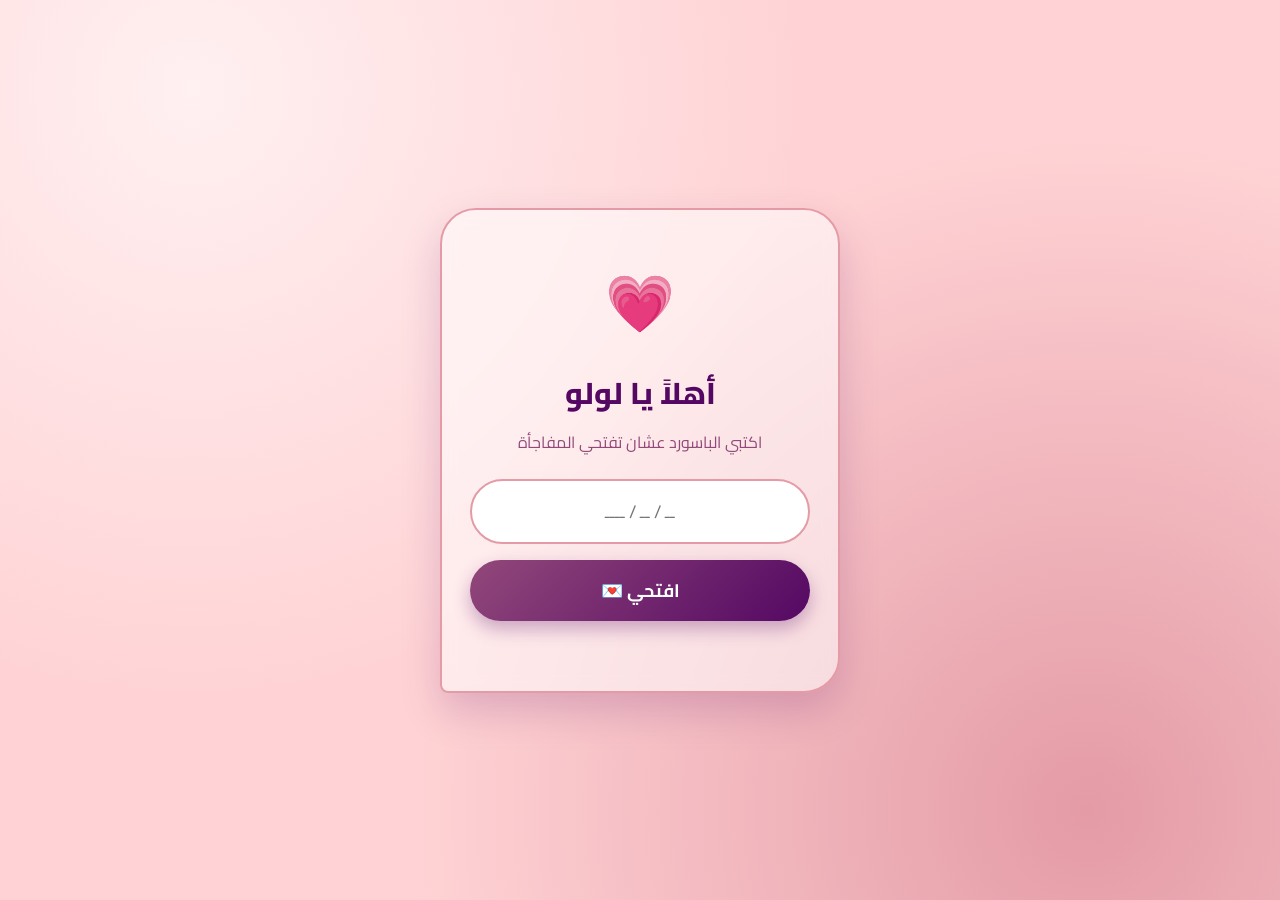
==== index.html @ 49c98b61 "Add files via upload" ====
<!DOCTYPE html>
<html lang="ar" dir="rtl">
<head>
  <meta charset="UTF-8">
  <meta name="viewport" content="width=device-width, initial-scale=1">
  <title>لولو 💗</title>
  <link rel="preconnect" href="https://fonts.googleapis.com">
  <link rel="preconnect" href="https://fonts.gstatic.com" crossorigin>
  <link href="https://fonts.googleapis.com/css2?family=Cairo:wght@400;700;800&display=swap" rel="stylesheet">
  <link rel="stylesheet" href="./styei.css/styel.css">
</head>
<body>
  <main class="login-wrap">
    <div class="login-card">
      <span class="big-heart">💗</span>
      <h1>أهلاً يا لولو</h1>
      <p>اكتبي الباسورد عشان تفتحي المفاجأة</p>

      <form id="loginForm" autocomplete="off">
        <input id="password" type="text" inputmode="numeric" placeholder="ــ / ــ / ــــ" aria-label="الباسورد" required>
        <button class="btn" type="submit">افتحي 💌</button>
        <div class="error" id="error" role="alert"></div>
      </form>
    </div>
  </main>

  <script src="./js/js.js"></script>
</body>
</html>
---- styei.css/styel.css ----
:root{
  --plum:#540863;
  --orchid:#92487A;
  --rose:#E49BA6;
  --blush:#FFD3D5;
}
*{box-sizing:border-box;margin:0;padding:0}
html,body{min-height:100%}
body{
  font-family:'Cairo','Segoe UI',Tahoma,sans-serif;
  color:var(--plum);
  background:
    radial-gradient(circle at 15% 10%, #fff0f1 0, transparent 45%),
    radial-gradient(circle at 85% 90%, var(--rose) 0, transparent 50%),
    var(--blush);
  background-attachment:fixed;
  overflow-x:hidden;
  position:relative;
}

/* ---------- القلوب الطايرة ---------- */
#hearts{position:fixed;inset:0;pointer-events:none;overflow:hidden;z-index:0}
.heart{
  position:absolute;bottom:-60px;
  animation:floatUp linear forwards;
  opacity:0;
  user-select:none;
}
@keyframes floatUp{
  0%{transform:translateY(0) translateX(0) rotate(-10deg);opacity:0}
  10%{opacity:.85}
  50%{transform:translateY(-55vh) translateX(25px) rotate(10deg)}
  100%{transform:translateY(-115vh) translateX(-20px) rotate(-8deg);opacity:0}
}

/* ---------- صفحة الباسورد ---------- */
.login-wrap{
  min-height:100vh;display:flex;align-items:center;justify-content:center;
  padding:24px;position:relative;z-index:1;
}
.login-card{
  width:100%;max-width:400px;text-align:center;
  background:rgba(255,255,255,.55);
  backdrop-filter:blur(8px);
  border:2px solid var(--rose);
  border-radius:36px 36px 36px 8px;
  padding:40px 28px 34px;
  box-shadow:0 18px 40px rgba(84,8,99,.18);
}
.login-card .big-heart{font-size:56px;display:block;animation:beat 1.4s ease-in-out infinite}
@keyframes beat{0%,100%{transform:scale(1)}50%{transform:scale(1.15)}}
.login-card h1{font-size:30px;margin:10px 0 6px;color:var(--plum);font-weight:800}
.login-card p{color:var(--orchid);font-size:16px;margin-bottom:22px}
.login-card input{
  width:100%;padding:14px 18px;border-radius:999px;
  border:2px solid var(--rose);background:#fff;
  font:inherit;font-size:18px;text-align:center;color:var(--plum);
  outline:none;transition:border-color .2s, box-shadow .2s;
}
.login-card input:focus{border-color:var(--orchid);box-shadow:0 0 0 4px rgba(228,155,166,.4)}
.btn{
  margin-top:16px;width:100%;padding:14px;border:none;cursor:pointer;
  border-radius:999px;font:inherit;font-weight:700;font-size:18px;
  color:#fff;background:linear-gradient(135deg,var(--orchid),var(--plum));
  box-shadow:0 8px 18px rgba(84,8,99,.3);
  transition:transform .15s;
}
.btn:hover{transform:translateY(-2px)}
.btn:active{transform:scale(.97)}
.btn:focus-visible,.login-card input:focus-visible{outline:3px solid var(--plum);outline-offset:3px}
.error{min-height:24px;margin-top:12px;color:var(--orchid);font-weight:700}
.shake{animation:shake .4s}
@keyframes shake{
  0%,100%{transform:translateX(0)}
  20%,60%{transform:translateX(-10px)}
  40%,80%{transform:translateX(10px)}
}

/* ---------- صفحة الكروت ---------- */
.page{position:relative;z-index:1;max-width:1000px;margin:0 auto;padding:48px 20px 80px}
.page header{text-align:center;margin-bottom:36px}
.page header h1{font-size:clamp(30px,6vw,46px);font-weight:800;color:var(--plum)}
.page header p{color:var(--orchid);font-size:18px;margin-top:6px}

.cards{
  display:grid;gap:26px;
  grid-template-columns:repeat(auto-fit,minmax(220px,1fr));
  margin-bottom:56px;
}
.card{
  background:#fff;border:2px solid var(--rose);
  border-radius:24px;padding:12px 12px 16px;
  box-shadow:0 12px 26px rgba(84,8,99,.15);
  transition:transform .25s;
}
.card:nth-child(odd){transform:rotate(-1.5deg)}
.card:nth-child(even){transform:rotate(1.5deg)}
.card:hover{transform:rotate(0) scale(1.03)}
.card img{
  width:100%;aspect-ratio:4/5;object-fit:cover;display:block;
  border-radius:16px;background:var(--blush);
}
.card .caption{text-align:center;margin-top:12px;color:var(--orchid);font-weight:700}

.letter{
  background:rgba(255,255,255,.7);backdrop-filter:blur(6px);
  border:2px solid var(--rose);border-radius:30px;
  padding:34px 30px;max-width:720px;margin:0 auto 40px;
  box-shadow:0 14px 30px rgba(84,8,99,.15);
}
.letter h2{color:var(--plum);font-size:26px;margin-bottom:14px}
.letter p{font-size:19px;line-height:2;color:var(--plum)}
.letter .sign{margin-top:16px;color:var(--orchid);font-weight:700;text-align:left}

.music{
  max-width:720px;margin:0 auto;text-align:center;
  background:var(--plum);color:var(--blush);
  border-radius:30px;padding:26px 24px;
  box-shadow:0 14px 30px rgba(84,8,99,.3);
}
.music h3{margin-bottom:6px;font-size:22px}
.music .song-name{color:var(--rose);margin-bottom:14px}
.music audio{width:100%;max-width:420px}
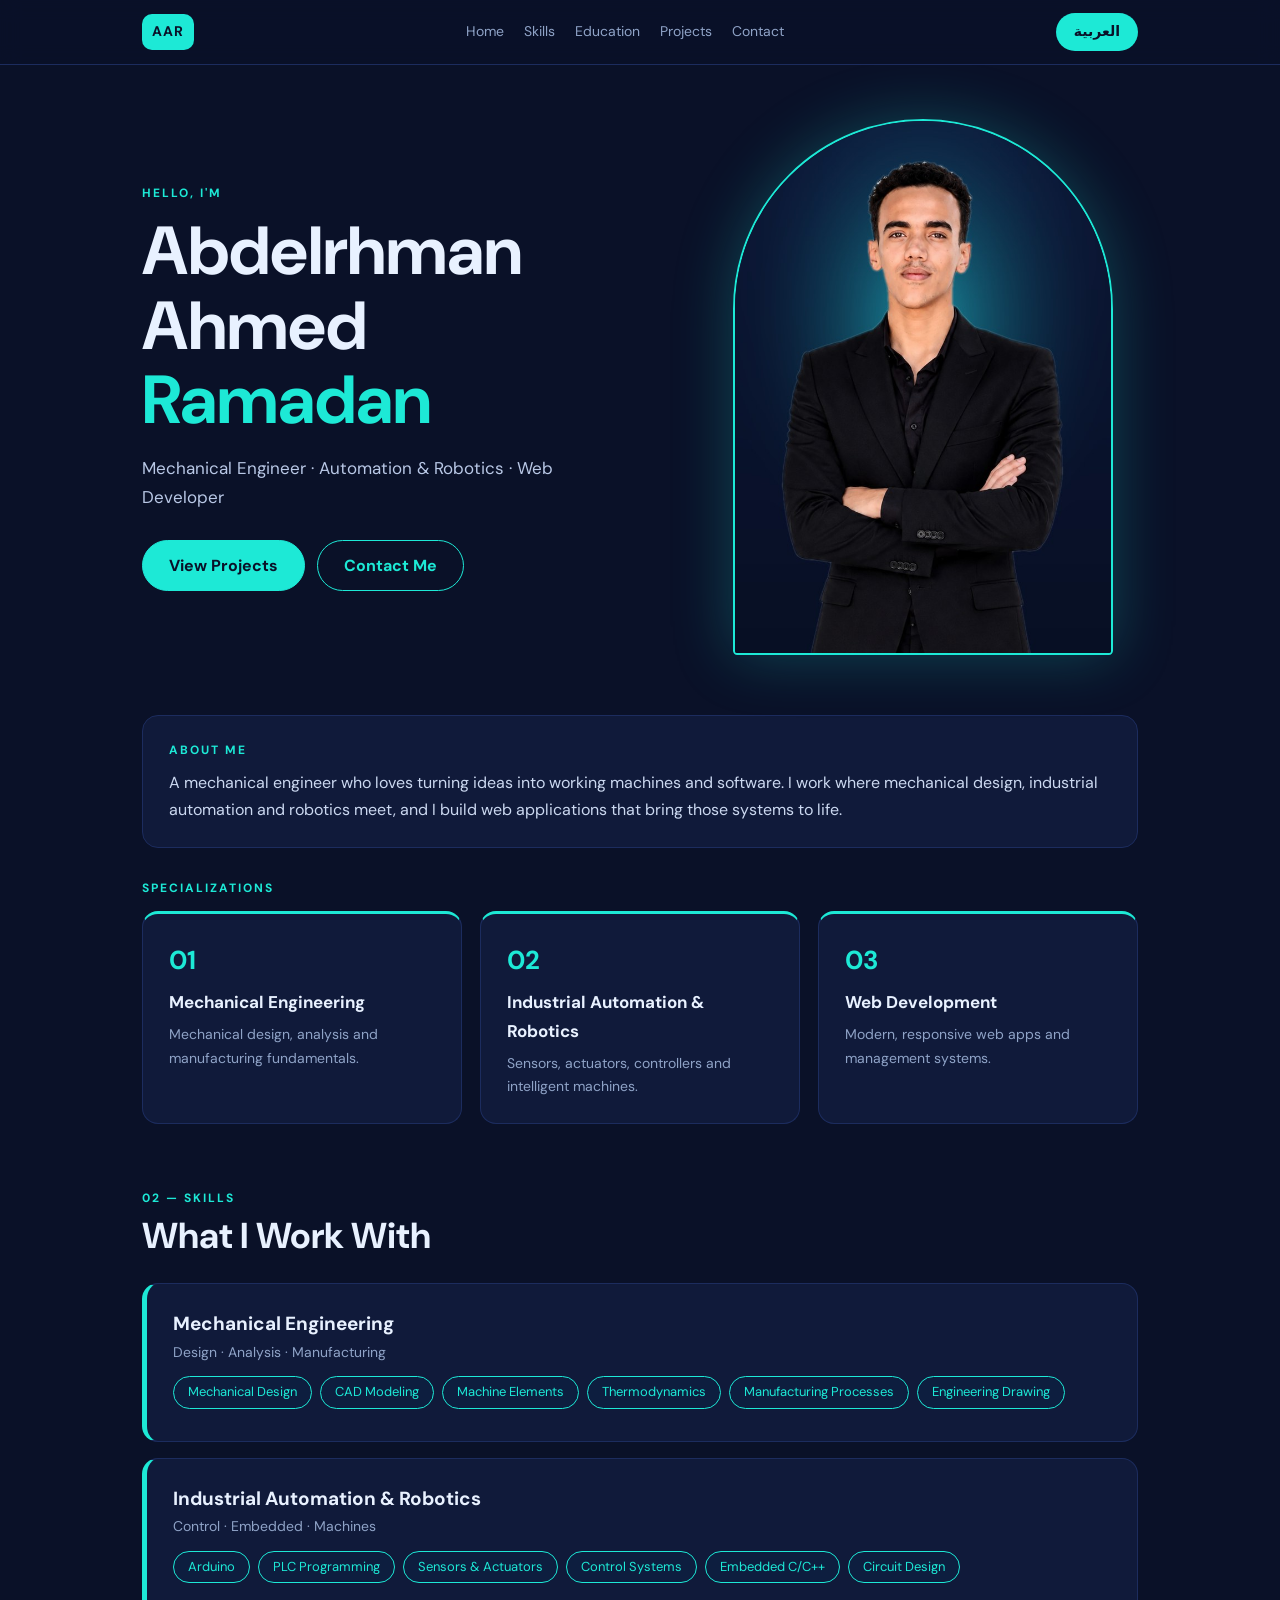
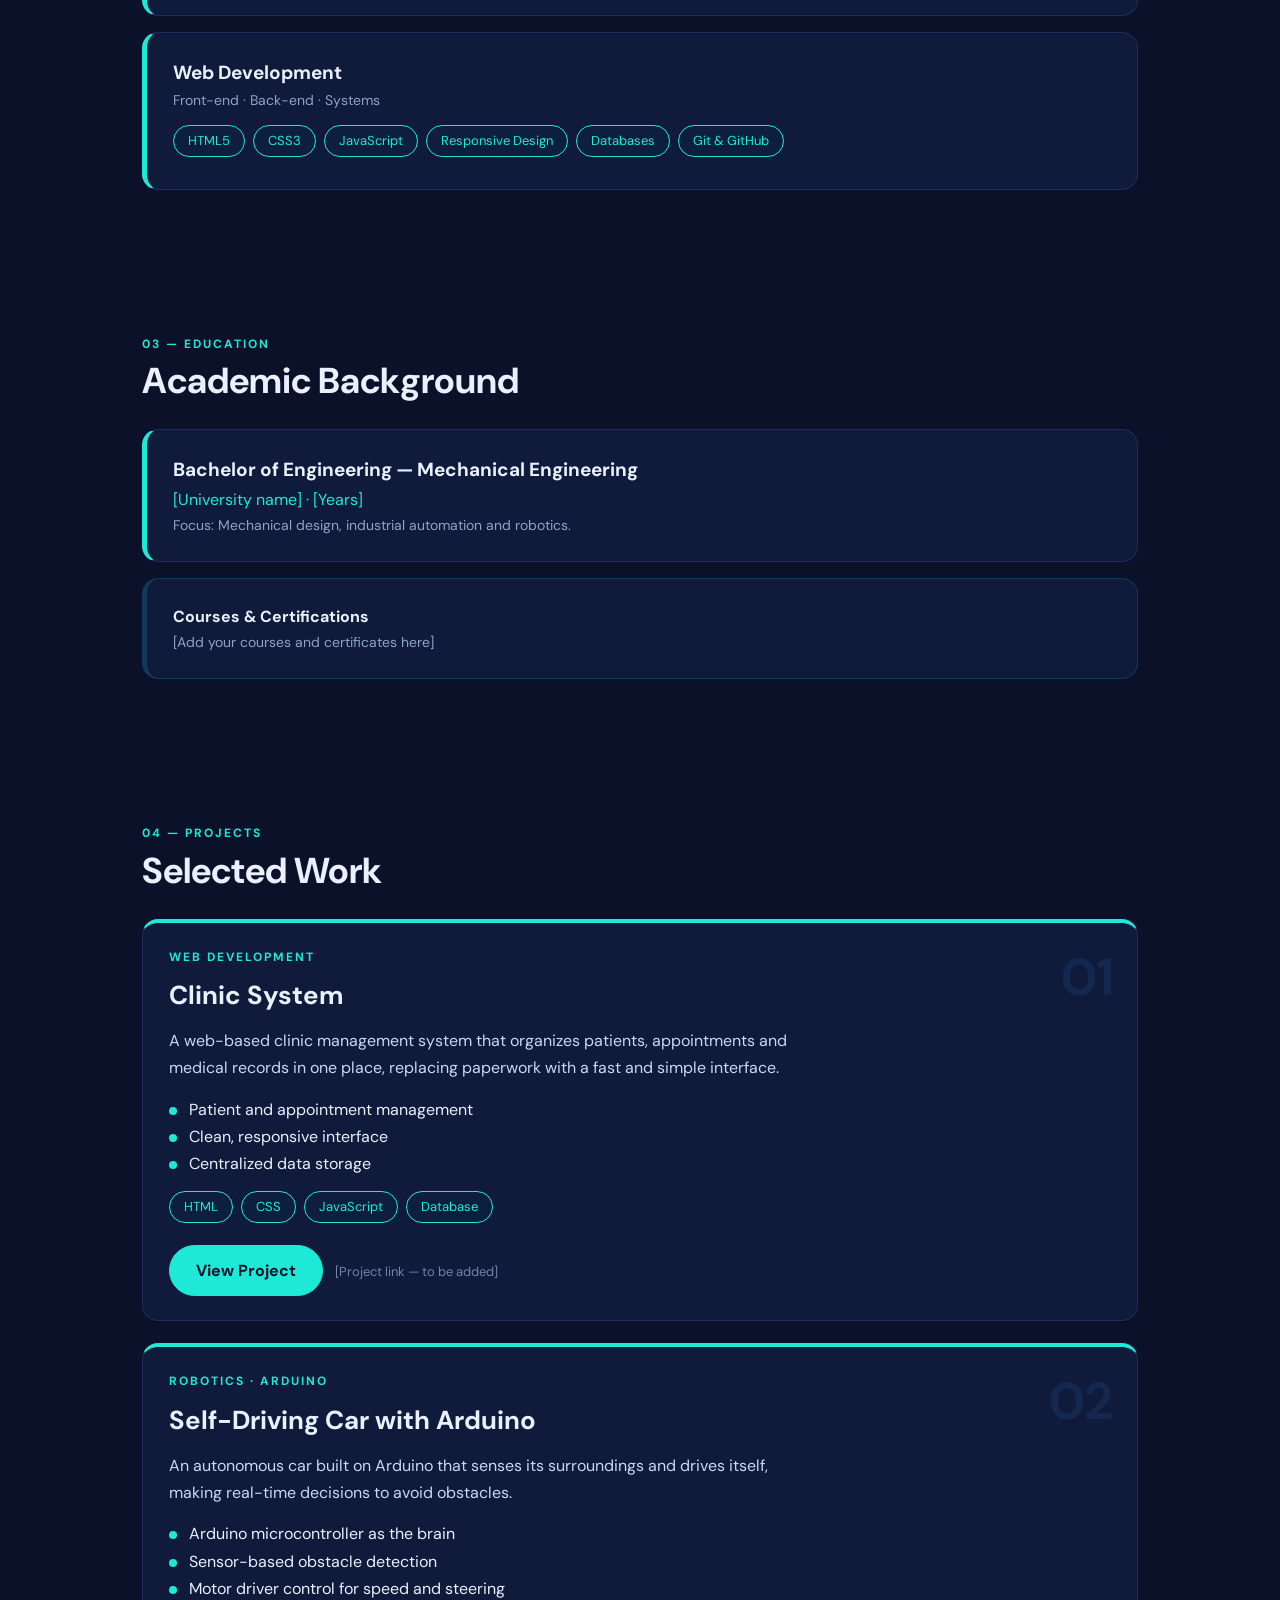
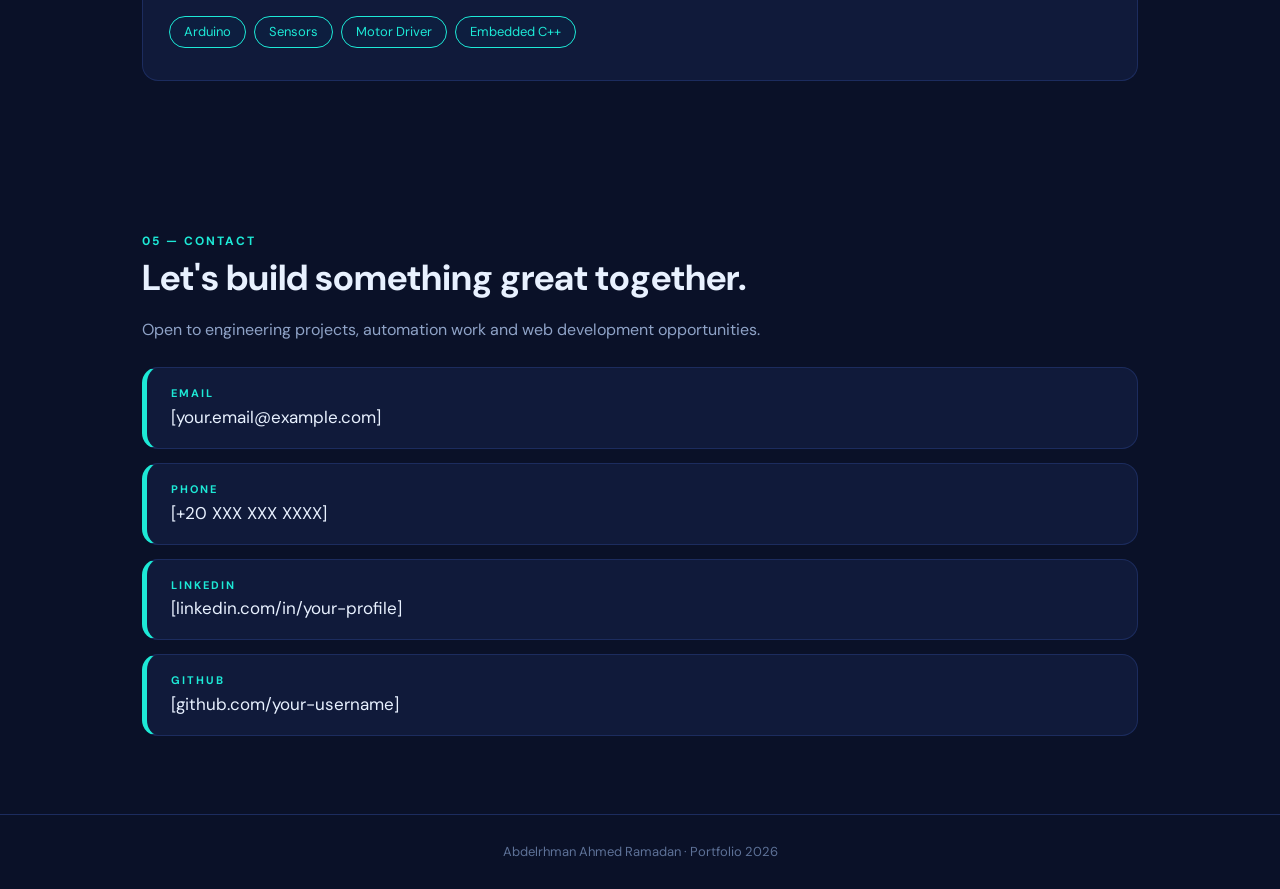
==== commit 1b00d9d4: "Add files via upload" ====
--- a/index.html
+++ b/index.html
@@ -1,29 +1,22 @@
-<!DOCTYPE html>
-<html lang="ar" dir="rtl">
-<head>
-  <meta charset="UTF-8">
-  <meta name="viewport" content="width=device-width, initial-scale=1">
-  <title>لولو 💗</title>
-  <link rel="preconnect" href="https://fonts.googleapis.com">
-  <link rel="preconnect" href="https://fonts.gstatic.com" crossorigin>
-  <link href="https://fonts.googleapis.com/css2?family=Cairo:wght@400;700;800&display=swap" rel="stylesheet">
-  <link rel="stylesheet" href="./styei.css/styel.css">
-</head>
-<body>
-  <main class="login-wrap">
-    <div class="login-card">
-      <span class="big-heart">💗</span>
-      <h1>أهلاً يا لولو</h1>
-      <p>اكتبي الباسورد عشان تفتحي المفاجأة</p>
-
-      <form id="loginForm" autocomplete="off">
-        <input id="password" type="text" inputmode="numeric" placeholder="ــ / ــ / ــــ" aria-label="الباسورد" required>
-        <button class="btn" type="submit">افتحي 💌</button>
-        <div class="error" id="error" role="alert"></div>
-      </form>
-    </div>
-  </main>
-
-  <script src="./js/js.js"></script>
-</body>
-</html>+<!DOCTYPE html>
+<html lang="en" dir="ltr">
+<head>
+<meta charset="utf-8">
+<meta name="viewport" content="width=device-width, initial-scale=1, viewport-fit=cover">
+<title>Abdelrhman Ahmed Ramadan — Portfolio</title>
+<link href="https://fonts.googleapis.com/css2?family=DM+Sans:wght@400;500;700&family=Tajawal:wght@400;500;700&display=swap" rel="stylesheet">
+<link rel="stylesheet" href="style.css">
+</head>
+<body>
+<header>
+  <div class="wrap bar">
+    <span class="brand">AAR</span>
+    <nav id="nav"></nav>
+    <button id="tog"></button>
+  </div>
+</header>
+<main class="wrap" id="app"></main>
+<footer id="foot"></footer>
+<script src="script.js"></script>
+</body>
+</html>
--- a/style.css
+++ b/style.css
@@ -0,0 +1,46 @@
+:root{--bg:#0a1128;--card:#101a3a;--line:#1c2c5e;--tq:#1de9d6;--tx:#e8f1ff;--mu:#8fa3c7;color-scheme:dark;box-sizing:border-box;padding-top:env(safe-area-inset-top,0px);padding-bottom:env(safe-area-inset-bottom,0px)}
+html{scroll-behavior:smooth;scroll-padding-top:80px}
+*{box-sizing:border-box;margin:0;padding:0}
+body{background:var(--bg);color:var(--tx);font-family:'DM Sans','DejaVu Sans',sans-serif;line-height:1.7;overflow-x:hidden}
+[dir=rtl] body,body.ar{font-family:'Tajawal','DejaVu Sans',sans-serif}
+a{color:inherit;text-decoration:none}
+.wrap{max-width:1040px;margin:0 auto;padding:0 22px}
+header{position:sticky;top:0;z-index:10;background:rgba(10,17,40,.88);backdrop-filter:blur(10px);border-bottom:1px solid var(--line)}
+.bar{display:flex;align-items:center;justify-content:space-between;gap:12px;height:64px}
+.brand{background:var(--tq);color:var(--bg);font-weight:700;border-radius:10px;padding:6px 10px;letter-spacing:1px;font-size:14px}
+nav{display:flex;gap:20px;font-size:14px;color:var(--mu);overflow-x:auto}
+nav a:hover{color:var(--tq)}
+#tog{background:var(--tq);color:var(--bg);border:0;border-radius:20px;padding:7px 18px;font:inherit;font-weight:700;cursor:pointer;font-size:14px}
+.lab{color:var(--tq);font-size:12px;font-weight:700;letter-spacing:2px;text-transform:uppercase}
+[dir=rtl] .lab{letter-spacing:0;font-size:13px}
+h2{font-size:clamp(26px,4vw,36px);line-height:1.3;margin:4px 0 24px}
+section{padding:64px 0}
+.hero{display:grid;grid-template-columns:1.1fr .9fr;gap:40px;align-items:center;padding:54px 0 30px}
+.hero h1{font-size:clamp(38px,7vw,68px);line-height:1.1;margin:10px 0 16px}
+.hero h1 span{color:var(--tq);display:block}
+.role{color:#b9c8e6;font-size:17px;max-width:460px}
+.btns{margin-top:28px;display:flex;gap:12px;flex-wrap:wrap}
+.btn{display:inline-block;padding:11px 26px;border-radius:30px;border:1.5px solid var(--tq);font-weight:700;color:var(--tq)}
+.btn.f{background:var(--tq);color:var(--bg)}
+.photo{border:2px solid var(--tq);border-radius:999px 999px 22px 22px;overflow:hidden;box-shadow:0 0 60px rgba(29,233,214,.25);max-width:380px;margin-inline:auto;aspect-ratio:680/960}
+.photo img{width:100%;height:100%;object-fit:cover;display:block}
+.card{background:var(--card);border:1px solid var(--line);border-radius:16px;padding:24px 26px}
+.grid3{display:grid;grid-template-columns:repeat(3,1fr);gap:18px}
+.spec{border-top:3px solid var(--tq)}
+.spec b{display:block;color:var(--tq);font-size:26px}
+.spec h3{font-size:17px;margin:6px 0}.spec p,.mu{color:var(--mu);font-size:14px}
+.sk{border-inline-start:5px solid var(--tq);margin-bottom:16px}
+.sk h3{font-size:19px}
+.chip{display:inline-block;padding:4px 14px;margin:0 8px 8px 0;border:1px solid var(--tq);border-radius:20px;color:var(--tq);font-size:13px;background:#0d1e3f}
+[dir=rtl] .chip{margin:0 0 8px 8px}
+.proj{border-top:4px solid var(--tq);margin-bottom:22px;position:relative}
+.proj .n{position:absolute;top:10px;inset-inline-end:24px;font-size:52px;font-weight:700;color:#14284f}
+.proj h3{font-size:26px;margin:6px 0 10px}
+.proj ul{list-style:none;margin:14px 0}
+.proj li:before{content:"";display:inline-block;width:8px;height:8px;border-radius:50%;background:var(--tq);margin-inline-end:12px}
+.ph{color:#6f85ad;font-size:13px;margin-inline-start:12px}
+.ct{border-inline-start:5px solid var(--tq);margin-bottom:14px;padding:16px 24px}
+.ct div:last-child{direction:ltr;text-align:start;font-size:17px;unicode-bidi:plaintext}
+[dir=rtl] .ct div:last-child{text-align:right}
+footer{border-top:1px solid var(--line);padding:26px 0;text-align:center;color:#5d7197;font-size:13px}
+@media(max-width:760px){.hero{grid-template-columns:1fr}.photo{order:-1;max-width:290px}.grid3{grid-template-columns:1fr}nav{display:none}section{padding:44px 0}}
